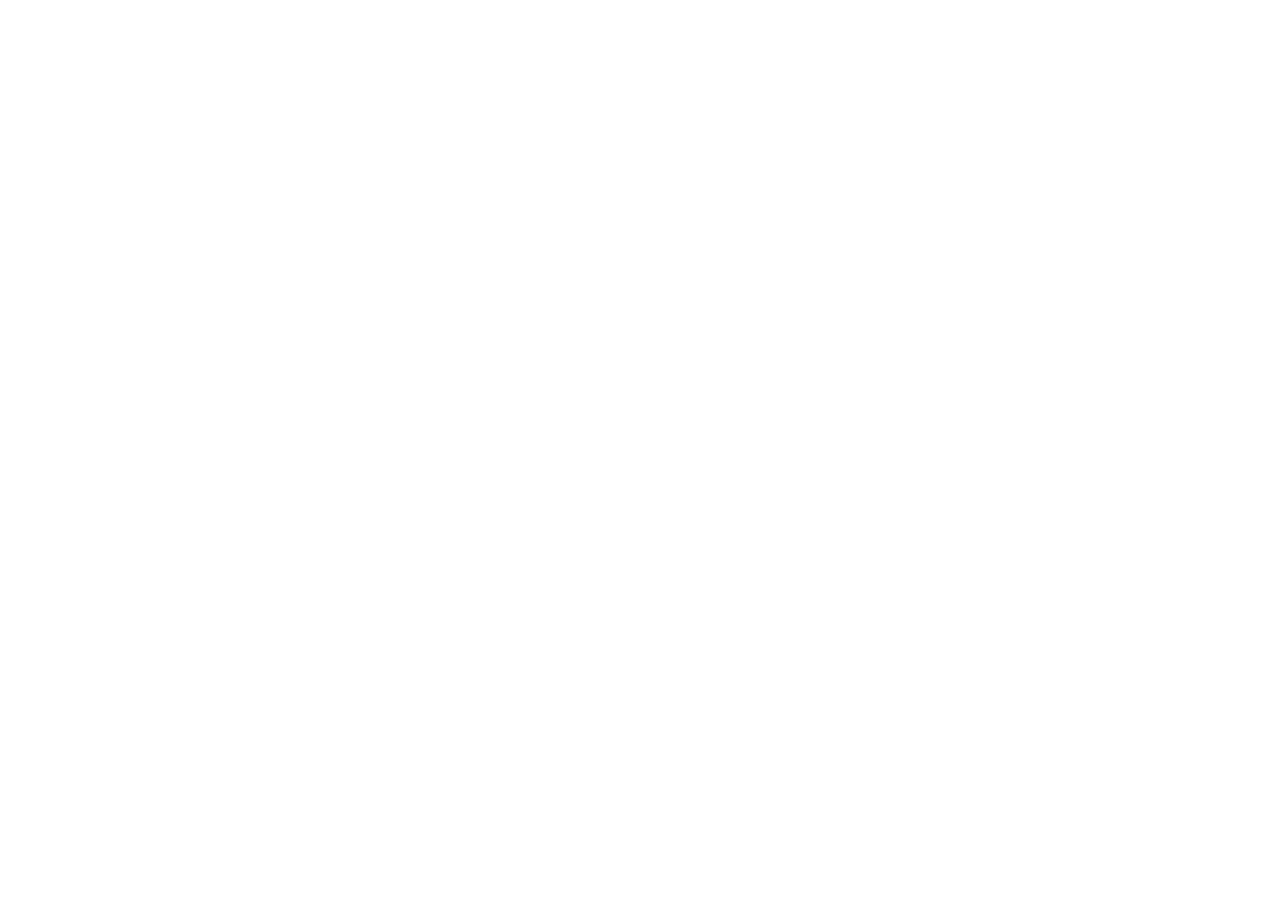
==== designGrafico.html @ 50416bfa "Iniciando o site Agora que estamos fazendo o inicial do site" ====
<!DOCTYPE html>
<html lang="pt-BR">
<head>
    <meta charset="UTF-8">
    <meta name="viewport" content="width=device-width, initial-scale=1.0">
    <title>Design Grafico</title>
</head>
<body>
    
</body>
</html>
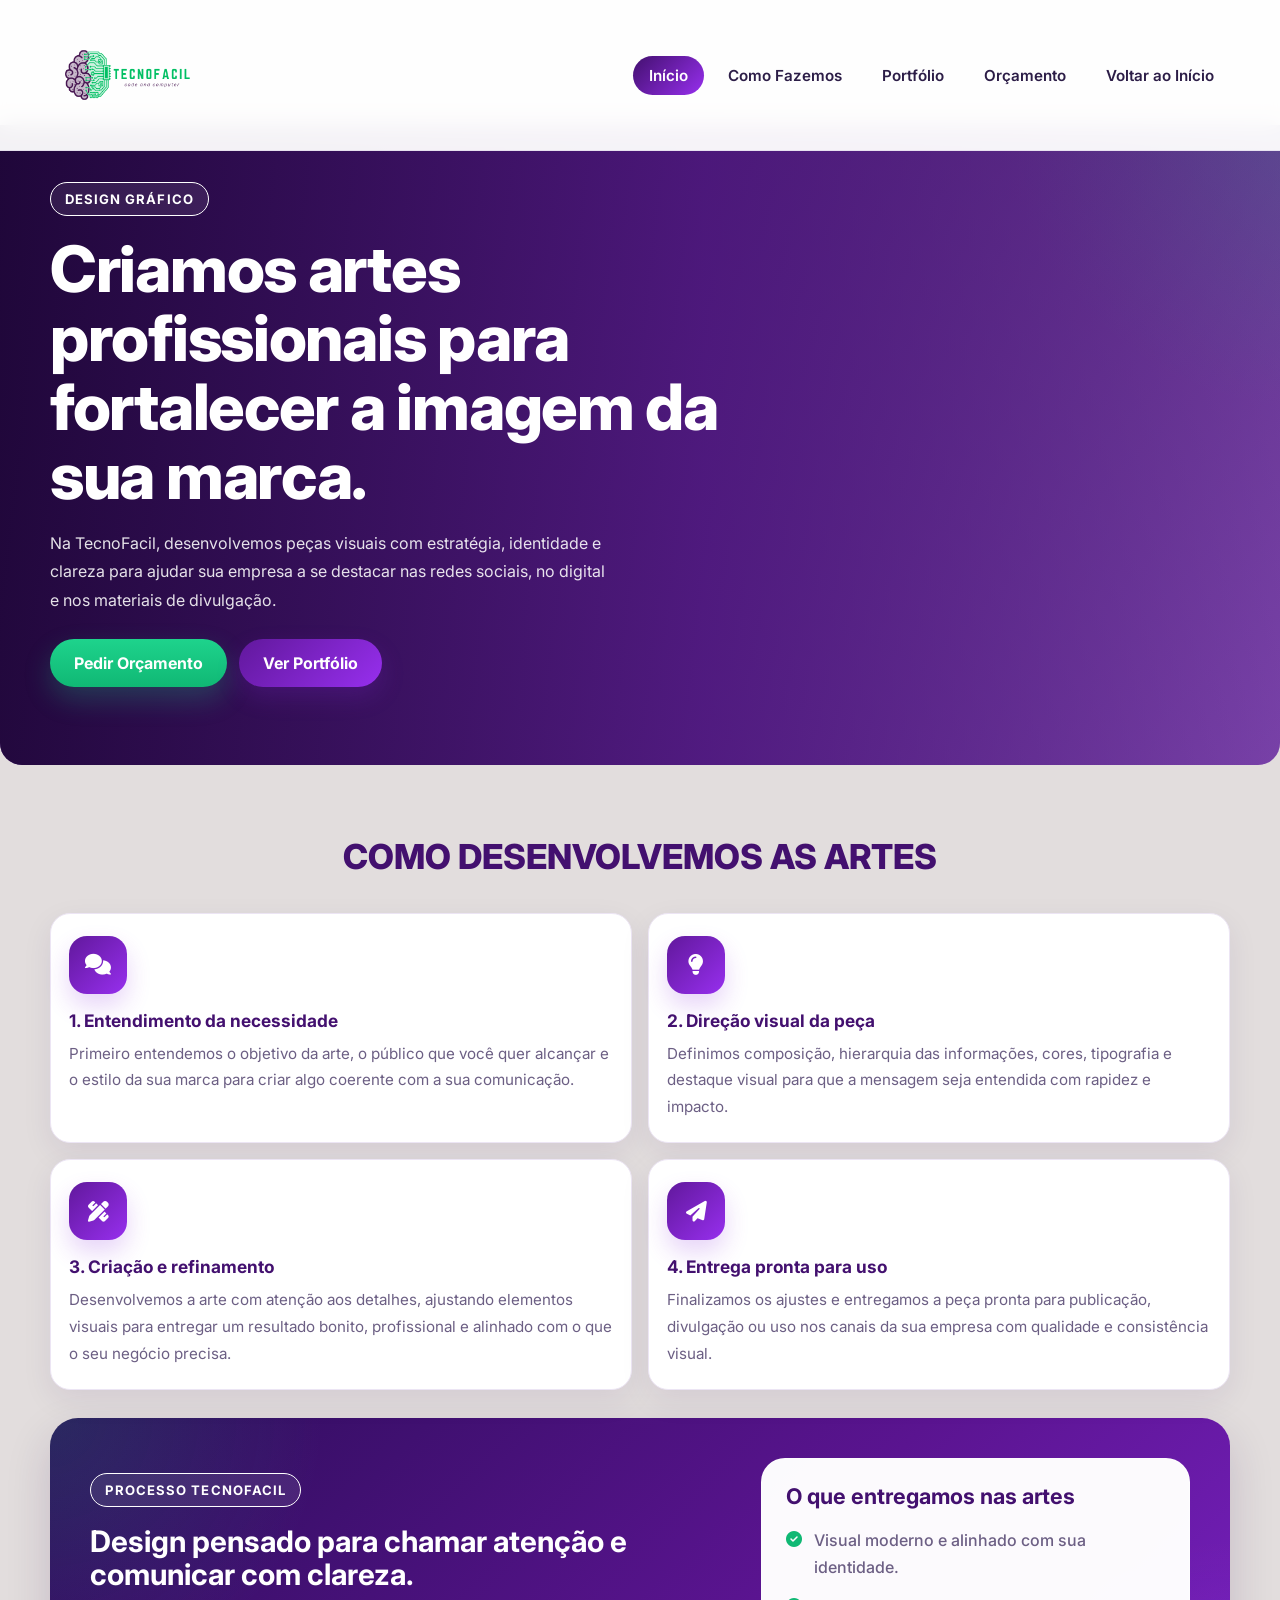
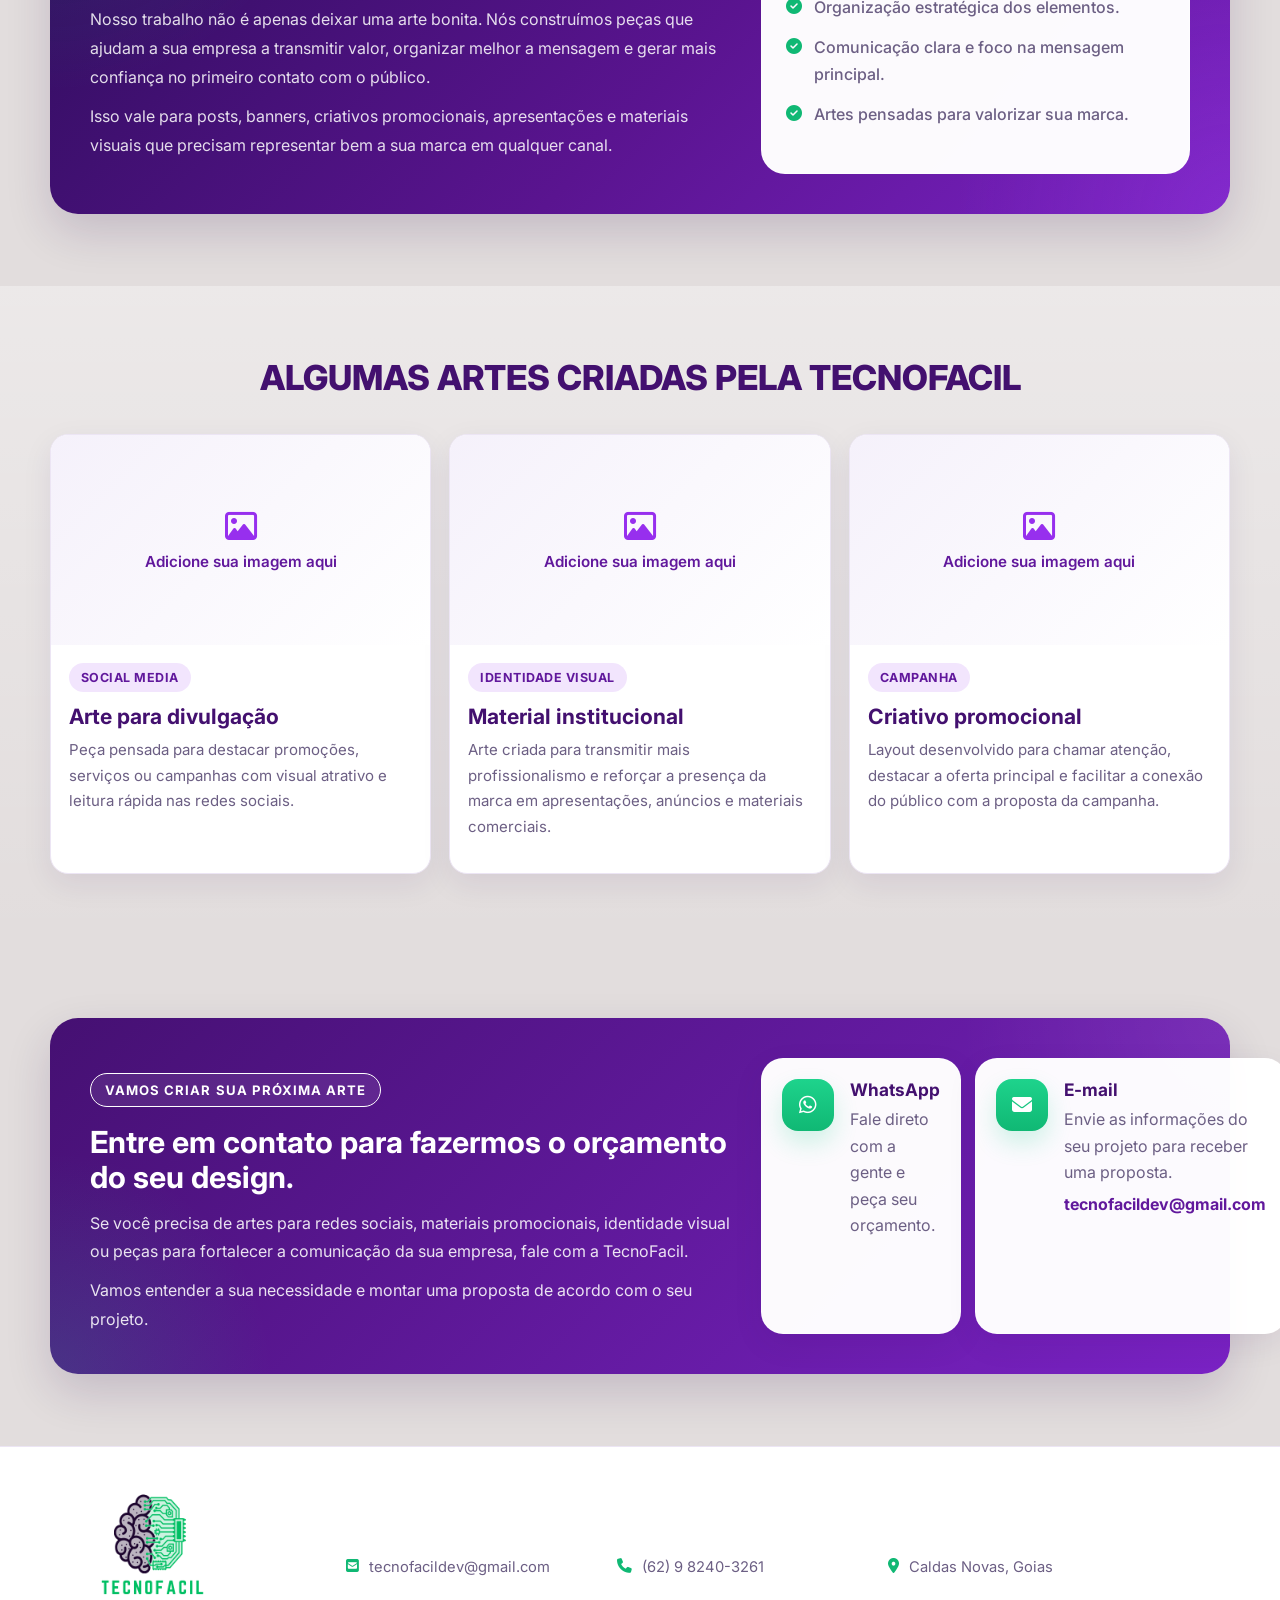
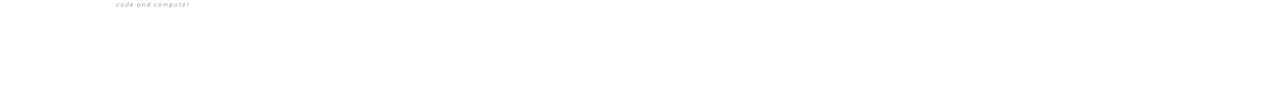
==== commit 8b873868: "Correções" ====
--- a/designGrafico.html
+++ b/designGrafico.html
@@ -1,11 +1,276 @@
 <!DOCTYPE html>
 <html lang="pt-BR">
+
 <head>
     <meta charset="UTF-8">
     <meta name="viewport" content="width=device-width, initial-scale=1.0">
-    <title>Design Grafico</title>
+    <title>Design Gráfico - TecnoFacil</title>
+    <meta name="description"
+        content="Conheça o serviço de design gráfico da TecnoFacil, entenda como criamos as artes e solicite um orçamento.">
+    <link rel="preconnect" href="https://fonts.googleapis.com">
+    <link rel="preconnect" href="https://fonts.gstatic.com" crossorigin>
+    <link href="https://fonts.googleapis.com/css2?family=Inter:wght@400;500;600;700;800&display=swap" rel="stylesheet">
+    <link rel="stylesheet" href="https://cdnjs.cloudflare.com/ajax/libs/font-awesome/6.5.2/css/all.min.css">
+    <link rel="stylesheet" href="styles.css">
+    <link rel="shortcut icon" href="favicon-16x16.png" type="image/x-icon">
 </head>
+
 <body>
-    
+    <header class="header">
+        <div class="container nav-wrapper">
+            <a href="index.html" class="logo" aria-label="TecnoFacil início">
+                <img src="img/LOGO-cerebro-roxo.png" alt="Logo TecnoFacil">
+            </a>
+
+            <button class="menu-toggle" id="menuToggle" aria-label="Abrir menu" aria-expanded="false"
+                aria-controls="navMenu">
+                <span></span>
+                <span></span>
+                <span></span>
+            </button>
+
+            <nav class="nav-menu" id="navMenu">
+                <a href="#inicio" class="nav-link active">Início</a>
+                <a href="#processo" class="nav-link">Como Fazemos</a>
+                <a href="#portfolio" class="nav-link">Portfólio</a>
+                <a href="#contato" class="nav-link">Orçamento</a>
+                <a href="index.html" class="nav-link">Voltar ao Início</a>
+            </nav>
+        </div>
+    </header>
+
+    <main>
+        <section class="website-hero design-hero" id="inicio">
+            <div class="website-hero-media design-hero-media" aria-hidden="true"></div>
+            <div class="website-hero-overlay"></div>
+            <div class="container website-hero-content">
+                <div class="website-hero-copy">
+                    <span class="about-eyebrow">DESIGN GRÁFICO</span>
+                    <h1>Criamos artes profissionais para fortalecer a imagem da sua marca.</h1>
+                    <p>
+                        Na TecnoFacil, desenvolvemos peças visuais com estratégia, identidade e clareza para ajudar sua
+                        empresa a se destacar nas redes sociais, no digital e nos materiais de divulgação.
+                    </p>
+                    <div class="website-hero-actions">
+                        <a href="#contato" class="btn btn-green">Pedir Orçamento</a>
+                        <a href="#portfolio" class="btn btn-purple">Ver Portfólio</a>
+                    </div>
+                </div>
+            </div>
+        </section>
+
+        <section class="section" id="processo">
+            <div class="container">
+                <h2 class="section-title">COMO DESENVOLVEMOS AS ARTES</h2>
+
+                <div class="website-process-grid">
+                    <article class="website-process-card">
+                        <div class="website-process-icon">
+                            <i class="fa-solid fa-comments"></i>
+                        </div>
+                        <h3>1. Entendimento da necessidade</h3>
+                        <p>
+                            Primeiro entendemos o objetivo da arte, o público que você quer alcançar e o estilo da sua
+                            marca para criar algo coerente com a sua comunicação.
+                        </p>
+                    </article>
+
+                    <article class="website-process-card">
+                        <div class="website-process-icon">
+                            <i class="fa-solid fa-lightbulb"></i>
+                        </div>
+                        <h3>2. Direção visual da peça</h3>
+                        <p>
+                            Definimos composição, hierarquia das informações, cores, tipografia e destaque visual para
+                            que a mensagem seja entendida com rapidez e impacto.
+                        </p>
+                    </article>
+
+                    <article class="website-process-card">
+                        <div class="website-process-icon">
+                            <i class="fa-solid fa-pen-ruler"></i>
+                        </div>
+                        <h3>3. Criação e refinamento</h3>
+                        <p>
+                            Desenvolvemos a arte com atenção aos detalhes, ajustando elementos visuais para entregar um
+                            resultado bonito, profissional e alinhado com o que o seu negócio precisa.
+                        </p>
+                    </article>
+
+                    <article class="website-process-card">
+                        <div class="website-process-icon">
+                            <i class="fa-solid fa-paper-plane"></i>
+                        </div>
+                        <h3>4. Entrega pronta para uso</h3>
+                        <p>
+                            Finalizamos os ajustes e entregamos a peça pronta para publicação, divulgação ou uso nos
+                            canais da sua empresa com qualidade e consistência visual.
+                        </p>
+                    </article>
+                </div>
+
+                <div class="website-explain-shell">
+                    <div class="website-explain-copy">
+                        <span class="about-eyebrow">PROCESSO TECNOFACIL</span>
+                        <h2>Design pensado para chamar atenção e comunicar com clareza.</h2>
+                        <p>
+                            Nosso trabalho não é apenas deixar uma arte bonita. Nós construímos peças que ajudam a sua
+                            empresa a transmitir valor, organizar melhor a mensagem e gerar mais confiança no primeiro
+                            contato com o público.
+                        </p>
+                        <p>
+                            Isso vale para posts, banners, criativos promocionais, apresentações e materiais visuais que
+                            precisam representar bem a sua marca em qualquer canal.
+                        </p>
+                    </div>
+
+                    <aside class="website-explain-points">
+                        <h3>O que entregamos nas artes</h3>
+                        <ul class="about-list">
+                            <li>
+                                <i class="fa-solid fa-circle-check"></i>
+                                Visual moderno e alinhado com sua identidade.
+                            </li>
+                            <li>
+                                <i class="fa-solid fa-circle-check"></i>
+                                Organização estratégica dos elementos.
+                            </li>
+                            <li>
+                                <i class="fa-solid fa-circle-check"></i>
+                                Comunicação clara e foco na mensagem principal.
+                            </li>
+                            <li>
+                                <i class="fa-solid fa-circle-check"></i>
+                                Artes pensadas para valorizar sua marca.
+                            </li>
+                        </ul>
+                    </aside>
+                </div>
+            </div>
+        </section>
+
+        <section class="section projects website-projects" id="portfolio">
+            <div class="container">
+                <h2 class="section-title">ALGUMAS ARTES CRIADAS PELA TECNOFACIL</h2>
+
+                <div class="projects-grid">
+                    <article class="project-card website-project-card">
+                        <div class="project-image design-placeholder-image">
+                            <div class="design-placeholder-content">
+                                <i class="fa-regular fa-image"></i>
+                                <span>Adicione sua imagem aqui</span>
+                            </div>
+                        </div>
+                        <div class="project-content">
+                            <span class="website-project-tag">Social Media</span>
+                            <h3>Arte para divulgação</h3>
+                            <p>
+                                Peça pensada para destacar promoções, serviços ou campanhas com visual atrativo e
+                                leitura rápida nas redes sociais.
+                            </p>
+                        </div>
+                    </article>
+
+                    <article class="project-card website-project-card">
+                        <div class="project-image design-placeholder-image">
+                            <div class="design-placeholder-content">
+                                <i class="fa-regular fa-image"></i>
+                                <span>Adicione sua imagem aqui</span>
+                            </div>
+                        </div>
+                        <div class="project-content">
+                            <span class="website-project-tag">Identidade Visual</span>
+                            <h3>Material institucional</h3>
+                            <p>
+                                Arte criada para transmitir mais profissionalismo e reforçar a presença da marca em
+                                apresentações, anúncios e materiais comerciais.
+                            </p>
+                        </div>
+                    </article>
+
+                    <article class="project-card website-project-card">
+                        <div class="project-image design-placeholder-image">
+                            <div class="design-placeholder-content">
+                                <i class="fa-regular fa-image"></i>
+                                <span>Adicione sua imagem aqui</span>
+                            </div>
+                        </div>
+                        <div class="project-content">
+                            <span class="website-project-tag">Campanha</span>
+                            <h3>Criativo promocional</h3>
+                            <p>
+                                Layout desenvolvido para chamar atenção, destacar a oferta principal e facilitar a
+                                conexão do público com a proposta da campanha.
+                            </p>
+                        </div>
+                    </article>
+                </div>
+            </div>
+        </section>
+
+        <section class="section website-contact-section" id="contato">
+            <div class="container">
+                <div class="website-contact-shell">
+                    <div class="website-contact-copy">
+                        <span class="about-eyebrow">VAMOS CRIAR SUA PRÓXIMA ARTE</span>
+                        <h2>Entre em contato para fazermos o orçamento do seu design.</h2>
+                        <p>
+                            Se você precisa de artes para redes sociais, materiais promocionais, identidade visual ou
+                            peças para fortalecer a comunicação da sua empresa, fale com a TecnoFacil.
+                        </p>
+                        <p>
+                            Vamos entender a sua necessidade e montar uma proposta de acordo com o seu projeto.
+                        </p>
+                    </div>
+
+                    <div class="website-contact-cards">
+                        <a href="https://wa.me/5562982403261" class="website-contact-card">
+                            <i class="fa-brands fa-whatsapp"></i>
+                            <div>
+                                <h3>WhatsApp</h3>
+                                <p>Fale direto com a gente e peça seu orçamento.</p>
+                            </div>
+                        </a>
+
+                        <a href="mailto:tecnofacildev@gmail.com" class="website-contact-card">
+                            <i class="fa-solid fa-envelope"></i>
+                            <div>
+                                <h3>E-mail</h3>
+                                <p>Envie as informações do seu projeto para receber uma proposta.</p>
+                                <span>tecnofacildev@gmail.com</span>
+                            </div>
+                        </a>
+                    </div>
+                </div>
+            </div>
+        </section>
+    </main>
+
+    <footer class="footer">
+        <div class="container footer-grid">
+            <div class="footer-brand">
+                <a href="https://www.instagram.com/tecnofacildev/?hl=pt-br"><img src="img/TECNOFACIL.png"
+                        alt="Logo TecnoFacil"></a>
+            </div>
+
+            <a href="mailto:contato@tecnofacil.com" class="footer-item">
+                <i class="fa-solid fa-square-envelope"></i>
+                tecnofacildev@gmail.com
+            </a>
+
+            <a href="https://wa.me/5562982403261" class="footer-item">
+                <i class="fa-solid fa-phone"></i>
+                (62) 9 8240-3261
+            </a>
+
+            <div class="footer-item">
+                <i class="fa-solid fa-location-dot"></i>
+                Caldas Novas, Goias
+            </div>
+        </div>
+    </footer>
+
+    <script src="script.js" defer></script>
 </body>
-</html>+
+</html>
--- a/styles.css
+++ b/styles.css
@@ -0,0 +1,1350 @@
+:root {
+  --bg-main: #e2dddd;
+  --white: #ffffff;
+  --text: #2c1d47;
+  --text-soft: #6c5f84;
+  --border: #ece5f4;
+
+  --purple-900: #2c0d59;
+  --purple-800: #43106f;
+  --purple-700: #61189c;
+  --purple-600: #7a22c4;
+  --purple-500: #972fee;
+  --purple-400: #b555ff;
+
+  --green-500: #1ed38c;
+  --green-600: #10b874;
+
+  --shadow-soft: 0 10px 30px rgba(48, 19, 83, 0.08);
+  --shadow-strong: 0 18px 45px rgba(41, 12, 75, 0.16);
+  --radius-lg: 22px;
+  --radius-md: 16px;
+  --radius-sm: 12px;
+
+  --container: 1180px;
+  --header-height: 78px;
+}
+
+* {
+  margin: 0;
+  padding: 0;
+  box-sizing: border-box;
+}
+
+html {
+  scroll-behavior: smooth;
+}
+
+body {
+  font-family: "Inter", sans-serif;
+  background: var(--bg-main);
+  color: var(--text);
+}
+
+img {
+  max-width: 100%;
+  display: block;
+}
+
+a {
+  text-decoration: none;
+  color: inherit;
+}
+
+button,
+input,
+textarea {
+  font: inherit;
+}
+
+button {
+  background: none;
+  border: none;
+  cursor: pointer;
+}
+
+.container {
+  width: min(calc(100% - 32px), var(--container));
+  margin: 0 auto;
+}
+
+/* HEADER */
+.header {
+  position: sticky;
+  margin-bottom: -26px;
+  top: 0;
+  z-index: 1000;
+  background: rgba(255, 255, 255, 0.95);
+  backdrop-filter: blur(10px);
+  border-bottom: 1px solid rgba(110, 73, 168, 0.1);
+}
+
+.nav-wrapper {
+  min-height: var(--header-height);
+  display: flex;
+  align-items: center;
+  justify-content: space-between;
+  gap: 12px;
+}
+
+.logo img {
+  width: 150px;
+  object-fit: contain;
+}
+
+.menu-toggle {
+  width: 46px;
+  height: 46px;
+  border-radius: 14px;
+  border: 1px solid var(--border);
+  display: flex;
+  flex-direction: column;
+  justify-content: center;
+  gap: 5px;
+  padding: 10px;
+}
+
+.menu-toggle span {
+  width: 100%;
+  height: 2px;
+  border-radius: 999px;
+  background: var(--purple-800);
+  transition: 0.3s ease;
+}
+
+.menu-toggle.active span:nth-child(1) {
+  transform: translateY(7px) rotate(45deg);
+}
+
+.menu-toggle.active span:nth-child(2) {
+  opacity: 0;
+}
+
+.menu-toggle.active span:nth-child(3) {
+  transform: translateY(-7px) rotate(-45deg);
+}
+
+.nav-menu {
+  position: absolute;
+  top: calc(var(--header-height) + 8px);
+  left: 16px;
+  right: 16px;
+  background: rgba(255, 255, 255, 0.98);
+  border: 1px solid var(--border);
+  border-radius: 18px;
+  box-shadow: var(--shadow-strong);
+  padding: 14px;
+  display: none;
+  flex-direction: column;
+  gap: 8px;
+}
+
+.nav-menu.open {
+  display: flex;
+}
+
+.nav-link {
+  padding: 12px 14px;
+  border-radius: 999px;
+  font-weight: 600;
+  color: var(--text);
+  transition: 0.25s ease;
+}
+
+.nav-link.active,
+.nav-link:hover {
+  color: #fff;
+  background: linear-gradient(135deg, var(--purple-800), var(--purple-500));
+}
+
+/* HERO */
+.hero {
+  /* margin-top: -10px; */
+  padding-top: 8px;
+}
+
+.hero-slider {
+  position: relative;
+}
+
+.slides {
+  position: relative;
+  overflow: hidden;
+}
+
+.hero-slide {
+  min-height: 560px;
+  position: relative;
+  display: none;
+  border-radius: 0 0 22px 22px;
+  overflow: hidden;
+}
+
+.hero-slide.active {
+  display: block;
+  animation: fadeIn 0.45s ease;
+}
+
+@keyframes fadeIn {
+  from {
+    opacity: 0;
+    transform: scale(1.01);
+  }
+  to {
+    opacity: 1;
+    transform: scale(1);
+  }
+}
+
+.hero-bg {
+  position: absolute;
+  inset: 0;
+  background-position: center;
+  background-size: cover;
+  background-repeat: no-repeat;
+  transform: scale(1.04);
+}
+
+.hero-overlay {
+  position: absolute;
+  inset: 0;
+  background:
+    linear-gradient(90deg, rgba(26, 3, 50, 0.9) 0%, rgba(67, 14, 117, 0.65) 50%, rgba(49, 12, 92, 0.2) 100%),
+    linear-gradient(180deg, rgba(113, 36, 179, 0.15), rgba(6, 4, 15, 0.18));
+}
+
+.hero-content {
+  position: relative;
+  z-index: 2;
+  min-height: 560px;
+  display: flex;
+  align-items: center;
+}
+
+.hero-text {
+  width: 100%;
+  max-width: 620px;
+  color: #fff;
+  padding: 30px 0 76px;
+}
+
+.hero-text h1,
+.hero-title-alt {
+  font-size: 2rem;
+  line-height: 1.05;
+  font-weight: 800;
+  margin-bottom: 16px;
+  letter-spacing: -0.02em;
+}
+
+.hero-text p {
+  font-size: 0.98rem;
+  line-height: 1.75;
+  color: rgba(255, 255, 255, 0.92);
+  max-width: 520px;
+  margin-bottom: 26px;
+}
+
+.slider-arrow {
+  position: absolute;
+  top: 50%;
+  transform: translateY(-50%);
+  z-index: 4;
+  width: 42px;
+  height: 42px;
+  border-radius: 50%;
+  display: grid;
+  place-items: center;
+  color: #fff;
+  background: rgba(255, 255, 255, 0.12);
+  border: 1px solid rgba(255, 255, 255, 0.22);
+  backdrop-filter: blur(8px);
+  transition: 0.25s ease;
+}
+
+.slider-arrow:hover {
+  background: rgba(255, 255, 255, 0.2);
+}
+
+.slider-arrow-left {
+  left: 10px;
+}
+
+.slider-arrow-right {
+  right: 10px;
+}
+
+.slider-dots {
+  position: absolute;
+  left: 50%;
+  bottom: 18px;
+  transform: translateX(-50%);
+  z-index: 4;
+  display: flex;
+  align-items: center;
+  gap: 10px;
+}
+
+.dot {
+  margin-bottom: 15px;
+  width: 11px;
+  height: 11px;
+  border-radius: 50%;
+  background: rgba(255, 255, 255, 0.35);
+  transition: 0.25s ease;
+}
+
+.dot.active {
+  background: var(--purple-400);
+  transform: scale(1.12);
+}
+
+/* BUTTONS */
+.btn {
+  display: inline-flex;
+  align-items: center;
+  justify-content: center;
+  min-height: 48px;
+  padding: 12px 24px;
+  border-radius: 999px;
+  font-weight: 700;
+  transition: 0.25s ease;
+}
+
+.btn:hover {
+  transform: translateY(-2px);
+}
+
+.btn-green {
+  color: #fff;
+  background: linear-gradient(180deg, var(--green-500), var(--green-600));
+  box-shadow: 0 12px 28px rgba(30, 211, 140, 0.24);
+}
+
+.btn-purple {
+  color: #fff;
+  background: linear-gradient(135deg, var(--purple-700), var(--purple-500));
+  box-shadow: 0 10px 24px rgba(135, 41, 220, 0.2);
+}
+
+.btn-small {
+  min-height: 40px;
+  padding: 10px 18px;
+  font-size: 0.9rem;
+}
+
+/* GENERAL SECTION */
+.section {
+  padding: 50px 0;
+}
+
+.section-title {
+  text-align: center;
+  color: var(--purple-800);
+  font-size: 1.65rem;
+  line-height: 1.15;
+  font-weight: 800;
+  margin-bottom: 28px;
+  text-transform: uppercase;
+}
+
+/* SERVICES */
+.services-grid {
+  display: grid;
+  grid-template-columns: 1fr;
+  gap: 16px;
+}
+
+.service-card {
+  position: relative;
+  overflow: hidden;
+  display: flex;
+  gap: 16px;
+  align-items: flex-start;
+  padding: 20px;
+  border-radius: var(--radius-lg);
+  color: #fff;
+  background:
+    radial-gradient(circle at top right, rgba(255, 255, 255, 0.15), transparent 28%),
+    radial-gradient(circle at bottom left, rgba(33, 211, 139, 0.15), transparent 18%),
+    linear-gradient(135deg, #52108b 0%, #7e23cb 100%);
+  box-shadow: var(--shadow-strong);
+}
+
+.service-card::after {
+  content: "";
+  position: absolute;
+  inset: auto -20px -20px auto;
+  width: 110px;
+  height: 110px;
+  border-radius: 50%;
+  background: rgba(255, 255, 255, 0.05);
+}
+
+.service-icon {
+  min-width: 58px;
+  width: 58px;
+  height: 58px;
+  border-radius: 16px;
+  background: rgba(255, 255, 255, 0.12);
+  border: 1px solid rgba(255, 255, 255, 0.12);
+  display: grid;
+  place-items: center;
+  font-size: 1.4rem;
+}
+
+.service-content {
+  position: relative;
+  z-index: 2;
+}
+
+.service-content h3 {
+  font-size: 1.08rem;
+  margin-bottom: 8px;
+}
+
+.service-content p {
+  color: rgba(255, 255, 255, 0.88);
+  font-size: 0.93rem;
+  line-height: 1.7;
+  margin-bottom: 14px;
+}
+
+/* TESTIMONIALS */
+.testimonials-grid {
+  display: grid;
+  grid-template-columns: 1fr;
+  gap: 16px;
+}
+
+.testimonial-card {
+  background: var(--white);
+  border: 1px solid var(--border);
+  border-radius: 18px;
+  padding: 18px;
+  box-shadow: var(--shadow-soft);
+  transition: 0.25s ease;
+}
+
+.testimonial-card:hover,
+.project-card:hover {
+  transform: translateY(-4px);
+}
+
+.testimonial-top {
+  display: flex;
+  align-items: center;
+  gap: 14px;
+  margin-bottom: 14px;
+}
+
+.testimonial-top img {
+  width: 62px;
+  height: 62px;
+  border-radius: 50%;
+  object-fit: cover;
+  border: 3px solid rgba(150, 62, 239, 0.12);
+}
+
+.testimonial-top h3 {
+  color: var(--purple-800);
+  font-size: 1rem;
+  margin-bottom: 4px;
+}
+
+.stars {
+  color: #ffbf36;
+  letter-spacing: 2px;
+  font-size: 0.95rem;
+}
+
+.testimonial-card p {
+  color: var(--text-soft);
+  line-height: 1.7;
+  font-size: 0.94rem;
+  margin-bottom: 16px;
+}
+
+/* PROJECTS */
+.projects-grid {
+  display: grid;
+  grid-template-columns: 1fr;
+  gap: 18px;
+}
+
+.project-card {
+  background: var(--white);
+  border: 1px solid var(--border);
+  border-radius: 18px;
+  overflow: hidden;
+  box-shadow: var(--shadow-soft);
+  transition: 0.25s ease;
+}
+
+.project-image {
+  position: relative;
+  overflow: hidden;
+}
+
+.project-image img {
+  /* background-position: center; */
+  width: 100%;
+  height: 210px;
+  object-fit: cover;
+  transition: transform 0.35s ease;
+}
+
+.project-card:hover .project-image img {
+  transform: scale(1.04);
+}
+
+.project-content {
+  padding: 18px;
+}
+
+.project-content h3 {
+  color: var(--purple-800);
+  font-size: 1.32rem;
+  margin-bottom: 8px;
+}
+
+.project-content p {
+  color: var(--text-soft);
+  font-size: 0.94rem;
+  line-height: 1.7;
+  margin-bottom: 16px;
+}
+
+/* ABOUT */
+.about-me {
+  position: relative;
+}
+
+.about-shell {
+  display: grid;
+  gap: 22px;
+  padding: 24px;
+  border-radius: 30px;
+  overflow: hidden;
+  background:
+    radial-gradient(circle at top left, rgba(30, 211, 140, 0.18), transparent 24%),
+    radial-gradient(circle at bottom right, rgba(181, 85, 255, 0.18), transparent 22%),
+    linear-gradient(135deg, var(--purple-900) 0%, var(--purple-700) 55%, #7e23cb 100%);
+  box-shadow: var(--shadow-strong);
+}
+
+.about-copy {
+  color: #fff;
+}
+
+.about-eyebrow {
+  /* color: black; */
+  display: inline-flex;
+  align-items: center;
+  gap: 8px;
+  padding: 8px 14px;
+  margin-top: 15px;
+  margin-bottom: 18px;
+  border-radius: 999px;
+  border: 1px solid white;
+  background: rgba(255, 255, 255, 0.08);
+  font-size: 0.82rem;
+  font-weight: 700;
+  letter-spacing: 0.08em;
+}
+
+.about-copy h2 {
+  font-size: 2rem;
+  line-height: 1.1;
+  font-weight: 800;
+  margin-bottom: 16px;
+}
+
+.about-copy p {
+  color: rgba(255, 255, 255, 0.86);
+  font-size: 0.97rem;
+  line-height: 1.8;
+}
+
+.about-copy p + p {
+  margin-top: 12px;
+}
+
+.about-highlights {
+  display: grid;
+  gap: 14px;
+  margin-top: 24px;
+}
+
+.about-highlight {
+  display: flex;
+  align-items: flex-start;
+  gap: 14px;
+  padding: 16px;
+  border-radius: 18px;
+  background: rgba(255, 255, 255, 0.08);
+  border: 1px solid rgba(255, 255, 255, 0.08);
+}
+
+.about-highlight i {
+  width: 46px;
+  height: 46px;
+  flex-shrink: 0;
+  display: grid;
+  place-items: center;
+  border-radius: 14px;
+  color: #fff;
+  background: linear-gradient(180deg, var(--green-500), var(--green-600));
+  box-shadow: 0 12px 24px rgba(30, 211, 140, 0.2);
+}
+
+.about-highlight h3 {
+  font-size: 1.02rem;
+  margin-bottom: 6px;
+}
+
+.about-highlight p {
+  font-size: 0.92rem;
+  line-height: 1.7;
+  color: rgba(255, 255, 255, 0.8);
+}
+
+.about-card {
+  align-self: center;
+  padding: 24px;
+  border-radius: 26px;
+  background: rgba(255, 255, 255, 0.98);
+  border: 1px solid rgba(255, 255, 255, 0.4);
+  box-shadow: var(--shadow-soft);
+}
+
+.about-card-badge {
+  display: inline-flex;
+  padding: 8px 14px;
+  margin-bottom: 16px;
+  border-radius: 999px;
+  color: var(--purple-700);
+  background: rgba(151, 47, 238, 0.1);
+  font-size: 0.82rem;
+  font-weight: 700;
+}
+
+.about-card h3 {
+  color: var(--purple-800);
+  font-size: 1.5rem;
+  line-height: 1.2;
+  margin-bottom: 18px;
+}
+
+.about-list {
+  list-style: none;
+  display: grid;
+  gap: 14px;
+  margin-bottom: 22px;
+}
+
+.about-list li {
+  display: flex;
+  align-items: flex-start;
+  gap: 12px;
+  color: var(--text-soft);
+  line-height: 1.65;
+  font-weight: 500;
+}
+
+.about-list li i {
+  color: var(--green-600);
+  margin-top: 4px;
+}
+
+/* WEBSITE PAGE */
+.website-hero {
+  position: relative;
+  min-height: 560px;
+  display: flex;
+  align-items: center;
+  overflow: hidden;
+  border-radius: 0 0 22px 22px;
+}
+
+.website-hero-media {
+  position: absolute;
+  inset: 0;
+  /* background:
+    linear-gradient(135deg, rgba(34, 11, 68, 0.45), rgba(124, 40, 196, 0.18)),
+    url("img/Desenvolvimento-de-site.png") center/cover no-repeat; */
+  transform: scale(1.04);
+}
+
+.website-hero-overlay {
+  position: absolute;
+  inset: 0;
+  background:
+    linear-gradient(90deg, rgba(29, 4, 55, 0.92) 0%, rgba(72, 16, 121, 0.8) 55%, rgba(72, 16, 121, 0.28) 100%);
+}
+
+.website-hero-content {
+  position: relative;
+  z-index: 2;
+  min-height: 560px;
+  display: flex;
+  align-items: center;
+}
+
+.website-hero-copy {
+  max-width: 680px;
+  color: #fff;
+  padding: 36px 0 72px;
+}
+
+.website-hero-copy h1 {
+  font-size: 2.15rem;
+  line-height: 1.08;
+  font-weight: 800;
+  margin-bottom: 18px;
+  letter-spacing: -0.02em;
+}
+
+.website-hero-copy p {
+  max-width: 560px;
+  color: rgba(255, 255, 255, 0.88);
+  line-height: 1.8;
+  margin-bottom: 24px;
+}
+
+.website-hero-actions {
+  display: flex;
+  flex-wrap: wrap;
+  gap: 12px;
+}
+
+.website-process-grid {
+  display: grid;
+  grid-template-columns: 1fr;
+  gap: 16px;
+  margin-bottom: 28px;
+}
+
+.website-process-card {
+  background: var(--white);
+  border: 1px solid var(--border);
+  border-radius: 20px;
+  padding: 22px 18px;
+  box-shadow: var(--shadow-soft);
+}
+
+.website-process-icon {
+  width: 58px;
+  height: 58px;
+  display: grid;
+  place-items: center;
+  border-radius: 18px;
+  margin-bottom: 16px;
+  color: #fff;
+  font-size: 1.3rem;
+  background: linear-gradient(135deg, var(--purple-700), var(--purple-500));
+  box-shadow: 0 12px 24px rgba(135, 41, 220, 0.2);
+}
+
+.website-process-card h3 {
+  color: var(--purple-800);
+  font-size: 1.08rem;
+  margin-bottom: 10px;
+}
+
+.website-process-card p {
+  color: var(--text-soft);
+  line-height: 1.75;
+  font-size: 0.95rem;
+}
+
+.website-explain-shell {
+  display: grid;
+  gap: 20px;
+  padding: 24px;
+  border-radius: 28px;
+  background:
+    radial-gradient(circle at top left, rgba(30, 211, 140, 0.14), transparent 22%),
+    radial-gradient(circle at bottom right, rgba(181, 85, 255, 0.16), transparent 22%),
+    linear-gradient(135deg, #2c0d59 0%, #5a1490 56%, #7a22c4 100%);
+  box-shadow: var(--shadow-strong);
+}
+
+.website-explain-copy {
+  color: #fff;
+}
+
+.website-explain-copy h2 {
+  font-size: 1.85rem;
+  line-height: 1.12;
+  margin-bottom: 14px;
+}
+
+.website-explain-copy p {
+  color: rgba(255, 255, 255, 0.86);
+  line-height: 1.8;
+}
+
+.website-explain-copy p + p {
+  margin-top: 10px;
+}
+
+.website-explain-points {
+  padding: 24px;
+  border-radius: 24px;
+  background: rgba(255, 255, 255, 0.98);
+  border: 1px solid rgba(255, 255, 255, 0.4);
+}
+
+.website-explain-points h3 {
+  color: var(--purple-800);
+  font-size: 1.35rem;
+  margin-bottom: 18px;
+}
+
+.website-projects {
+  background: linear-gradient(180deg, rgba(255, 255, 255, 0.35), rgba(255, 255, 255, 0));
+}
+
+.website-project-card .project-image {
+  background: linear-gradient(135deg, #f5f1fb, #ffffff);
+}
+
+.website-project-card .project-image img {
+  object-fit: contain;
+  padding: 22px;
+}
+
+.website-project-tag {
+  display: inline-flex;
+  padding: 7px 12px;
+  margin-bottom: 12px;
+  border-radius: 999px;
+  background: rgba(151, 47, 238, 0.12);
+  color: var(--purple-700);
+  font-size: 0.78rem;
+  font-weight: 700;
+  letter-spacing: 0.04em;
+  text-transform: uppercase;
+}
+
+.website-contact-section {
+  padding-top: 20px;
+}
+
+.website-contact-shell {
+  display: grid;
+  gap: 22px;
+  padding: 24px;
+  border-radius: 28px;
+  background:
+    radial-gradient(circle at top right, rgba(255, 255, 255, 0.08), transparent 22%),
+    radial-gradient(circle at bottom left, rgba(30, 211, 140, 0.16), transparent 18%),
+    linear-gradient(135deg, #451072 0%, #7a22c4 100%);
+  box-shadow: var(--shadow-strong);
+}
+
+.website-contact-copy {
+  color: #fff;
+}
+
+.website-contact-copy h2 {
+  font-size: 1.9rem;
+  line-height: 1.14;
+  margin-bottom: 14px;
+}
+
+.website-contact-copy p {
+  color: rgba(255, 255, 255, 0.88);
+  line-height: 1.8;
+}
+
+.website-contact-copy p + p {
+  margin-top: 10px;
+}
+
+.website-contact-cards {
+  display: grid;
+  grid-template-columns: 1fr;
+  gap: 14px;
+}
+
+.website-contact-card {
+  display: flex;
+  align-items: flex-start;
+  gap: 16px;
+  padding: 20px;
+  border-radius: 22px;
+  background: rgba(255, 255, 255, 0.98);
+  color: var(--text);
+  border: 1px solid rgba(255, 255, 255, 0.4);
+  box-shadow: var(--shadow-soft);
+  transition: 0.25s ease;
+}
+
+.website-contact-card:hover {
+  transform: translateY(-4px);
+}
+
+.website-contact-card i {
+  width: 52px;
+  height: 52px;
+  flex-shrink: 0;
+  display: grid;
+  place-items: center;
+  border-radius: 16px;
+  color: #fff;
+  font-size: 1.25rem;
+  background: linear-gradient(180deg, var(--green-500), var(--green-600));
+  box-shadow: 0 12px 24px rgba(30, 211, 140, 0.2);
+}
+
+.website-contact-card h3 {
+  color: var(--purple-800);
+  font-size: 1.08rem;
+  margin-bottom: 6px;
+}
+
+.website-contact-card p {
+  color: var(--text-soft);
+  line-height: 1.65;
+  margin-bottom: 8px;
+}
+
+.website-contact-card span {
+  color: var(--purple-700);
+  font-weight: 700;
+}
+
+.design-hero .website-hero-media {
+  background:
+    radial-gradient(circle at top right, rgba(30, 211, 140, 0.18), transparent 20%),
+    radial-gradient(circle at bottom left, rgba(181, 85, 255, 0.18), transparent 24%),
+    linear-gradient(135deg, rgba(34, 11, 68, 0.88), rgba(107, 32, 175, 0.72));
+}
+
+.design-placeholder-image {
+  min-height: 210px;
+  display: grid;
+  place-items: center;
+  padding: 24px;
+  background:
+    linear-gradient(135deg, rgba(151, 47, 238, 0.08), rgba(30, 211, 140, 0.08)),
+    linear-gradient(180deg, #f7f3fb, #ffffff);
+}
+
+.design-placeholder-content {
+  display: grid;
+  gap: 10px;
+  justify-items: center;
+  text-align: center;
+  color: var(--purple-700);
+}
+
+.design-placeholder-content i {
+  font-size: 2rem;
+  color: var(--purple-500);
+}
+
+.design-placeholder-content span {
+  font-size: 0.95rem;
+  font-weight: 600;
+}
+
+.marketing-hero .website-hero-media {
+  background:
+    radial-gradient(circle at top right, rgba(30, 211, 140, 0.18), transparent 18%),
+    radial-gradient(circle at bottom left, rgba(181, 85, 255, 0.2), transparent 24%),
+    linear-gradient(135deg, rgba(25, 7, 52, 0.9), rgba(69, 16, 114, 0.76)),
+    url("img/Marketing-Digital.png") center/cover no-repeat;
+}
+
+.marketing-showcase-image {
+  min-height: 210px;
+  display: grid;
+  place-items: center;
+  padding: 24px;
+  background:
+    radial-gradient(circle at top right, rgba(30, 211, 140, 0.14), transparent 22%),
+    radial-gradient(circle at bottom left, rgba(151, 47, 238, 0.14), transparent 24%),
+    linear-gradient(180deg, #f6f2fb, #ffffff);
+}
+
+.marketing-showcase-content {
+  display: grid;
+  gap: 10px;
+  justify-items: center;
+  text-align: center;
+  color: var(--purple-700);
+}
+
+.marketing-showcase-content i {
+  width: 72px;
+  height: 72px;
+  display: grid;
+  place-items: center;
+  border-radius: 22px;
+  font-size: 1.7rem;
+  color: #fff;
+  background: linear-gradient(135deg, var(--purple-700), var(--purple-500));
+  box-shadow: 0 12px 24px rgba(135, 41, 220, 0.2);
+}
+
+.marketing-showcase-content span {
+  font-size: 0.98rem;
+  font-weight: 700;
+  letter-spacing: 0.04em;
+  text-transform: uppercase;
+}
+
+.marketing-showcase-image-featured img {
+  object-fit: contain;
+  padding: 22px;
+}
+
+.formatting-hero .website-hero-media {
+  background:
+    radial-gradient(circle at top right, rgba(30, 211, 140, 0.16), transparent 18%),
+    radial-gradient(circle at bottom left, rgba(181, 85, 255, 0.2), transparent 22%),
+    linear-gradient(135deg, rgba(26, 7, 54, 0.92), rgba(74, 20, 122, 0.78));
+}
+
+.formatting-showcase-image {
+  min-height: 210px;
+  display: grid;
+  place-items: center;
+  padding: 24px;
+  background:
+    radial-gradient(circle at top right, rgba(30, 211, 140, 0.14), transparent 22%),
+    radial-gradient(circle at bottom left, rgba(151, 47, 238, 0.16), transparent 24%),
+    linear-gradient(180deg, #f6f2fb, #ffffff);
+}
+
+.formatting-showcase-content {
+  display: grid;
+  gap: 10px;
+  justify-items: center;
+  text-align: center;
+  color: var(--purple-700);
+}
+
+.formatting-showcase-content i {
+  width: 72px;
+  height: 72px;
+  display: grid;
+  place-items: center;
+  border-radius: 22px;
+  font-size: 1.7rem;
+  color: #fff;
+  background: linear-gradient(135deg, var(--purple-700), var(--purple-500));
+  box-shadow: 0 12px 24px rgba(135, 41, 220, 0.2);
+}
+
+.formatting-showcase-content span {
+  font-size: 0.98rem;
+  font-weight: 700;
+  letter-spacing: 0.04em;
+  text-transform: uppercase;
+}
+
+@media (max-width: 767px) {
+  .about-me.section {
+    padding: 38px 0;
+  }
+
+  .about-shell {
+    gap: 18px;
+    padding: 20px 16px;
+    border-radius: 24px;
+  }
+
+  .about-eyebrow,
+  .about-card-badge {
+    font-size: 0.74rem;
+    letter-spacing: 0.05em;
+  }
+
+  .about-copy h2 {
+    font-size: 1.65rem;
+    line-height: 1.16;
+    max-width: 12ch;
+  }
+
+  .about-copy p,
+  .about-list li,
+  .about-highlight p {
+    font-size: 0.92rem;
+    line-height: 1.7;
+  }
+
+  .about-highlights {
+    gap: 12px;
+    margin-top: 20px;
+  }
+
+  .about-highlight {
+    gap: 12px;
+    padding: 14px;
+    border-radius: 16px;
+  }
+
+  .about-highlight i {
+    width: 40px;
+    height: 40px;
+    border-radius: 12px;
+    font-size: 0.95rem;
+  }
+
+  .about-card {
+    padding: 20px 16px;
+    border-radius: 22px;
+  }
+
+  .about-card h3 {
+    font-size: 1.28rem;
+    margin-bottom: 16px;
+  }
+
+  .about-list {
+    gap: 12px;
+    margin-bottom: 20px;
+  }
+
+  .about-card .btn {
+    width: 100%;
+  }
+
+  .website-hero,
+  .website-hero-content {
+    min-height: 500px;
+  }
+
+  .website-hero-copy {
+    padding: 28px 0 56px;
+  }
+
+  .website-hero-copy h1 {
+    font-size: 1.95rem;
+  }
+
+  .website-hero-actions .btn {
+    width: 100%;
+  }
+
+  .website-explain-shell,
+  .website-contact-shell {
+    padding: 20px 16px;
+    border-radius: 22px;
+  }
+
+  .website-explain-copy h2,
+  .website-contact-copy h2 {
+    font-size: 1.55rem;
+  }
+
+  .website-explain-points {
+    padding: 20px 16px;
+    border-radius: 20px;
+  }
+
+  .website-contact-card {
+    padding: 18px 16px;
+    border-radius: 18px;
+  }
+}
+
+/* FOOTER */
+.footer {
+  background: #fff;
+  border-top: 1px solid var(--border);
+}
+
+.footer-grid {
+  padding: 20px 0;
+  display: grid;
+  grid-template-columns: 1fr;
+  gap: 14px;
+  align-items: center;
+  text-align: center;
+}
+
+.footer-brand img {
+  width: 200px;
+  margin: 0 auto;
+}
+
+.footer-item {
+  display: inline-flex;
+  align-items: center;
+  justify-content: center;
+  gap: 10px;
+  color: var(--text-soft);
+  font-size: 0.92rem;
+}
+
+.footer-item i {
+  color: var(--green-600);
+}
+
+/* TABLET */
+@media (min-width: 768px) {
+  .hero-slide,
+  .hero-content {
+    min-height: 640px;
+  }
+
+  .hero-text h1,
+  .hero-title-alt {
+    font-size: 3rem;
+  }
+
+  .section {
+    padding: 72px 0;
+  }
+
+  .section-title {
+    font-size: 2.15rem;
+    margin-bottom: 36px;
+  }
+
+  .services-grid,
+  .projects-grid {
+    grid-template-columns: repeat(2, 1fr);
+  }
+
+  .testimonials-grid {
+    grid-template-columns: repeat(2, 1fr);
+  }
+
+  .about-shell {
+    padding: 34px;
+  }
+
+  .about-copy h2 {
+    font-size: 2.45rem;
+  }
+
+  .about-highlights {
+    grid-template-columns: repeat(2, 1fr);
+  }
+
+  .website-process-grid {
+    grid-template-columns: repeat(2, 1fr);
+  }
+
+  .website-explain-shell,
+  .website-contact-shell {
+    padding: 32px;
+  }
+
+  .website-contact-cards {
+    grid-template-columns: repeat(2, 1fr);
+  }
+
+  .footer-grid {
+    grid-template-columns: 1.2fr 1fr;
+    text-align: left;
+  }
+
+  .footer-brand img {
+    margin: 0;
+  }
+
+  .footer-item {
+    justify-content: flex-start;
+  }
+}
+
+/* DESKTOP */
+@media (min-width: 1024px) {
+  .menu-toggle {
+    display: none;
+  }
+
+  .nav-menu {
+    position: static;
+    display: flex;
+    flex-direction: row;
+    align-items: center;
+    gap: 8px;
+    padding: 0;
+    border: none;
+    box-shadow: none;
+    background: transparent;
+  }
+
+  .nav-link {
+    padding: 10px 16px;
+    font-size: 0.95rem;
+  }
+
+  .hero-slide,
+  .hero-content {
+    min-height: 720px;
+  }
+
+  .hero-text h1,
+  .hero-title-alt {
+    font-size: 4.15rem;
+  }
+
+  .website-hero,
+  .website-hero-content {
+    min-height: 640px;
+  }
+
+  .website-hero-copy h1 {
+    font-size: 4rem;
+  }
+
+  .hero-text p {
+    font-size: 1.05rem;
+  }
+
+  .slider-arrow-left {
+    left: 18px;
+  }
+
+  .slider-arrow-right {
+    right: 18px;
+  }
+
+  .services-grid {
+    grid-template-columns: repeat(2, 1fr);
+    gap: 22px;
+  }
+
+  .testimonials-grid {
+    grid-template-columns: repeat(3, 1fr);
+  }
+
+  .projects-grid {
+    grid-template-columns: repeat(3, 1fr);
+  }
+
+  .about-shell {
+    grid-template-columns: minmax(0, 1.35fr) minmax(320px, 0.85fr);
+    gap: 28px;
+    padding: 42px;
+  }
+
+  .about-copy {
+    padding-right: 20px;
+  }
+
+  .about-copy h2 {
+    font-size: 3rem;
+  }
+
+  .website-explain-shell,
+  .website-contact-shell {
+    grid-template-columns: minmax(0, 1.2fr) minmax(320px, 0.8fr);
+    gap: 28px;
+    padding: 40px;
+  }
+
+  .footer-grid {
+    grid-template-columns: 1.1fr 1fr 1fr 1.35fr;
+    gap: 18px;
+  }
+}
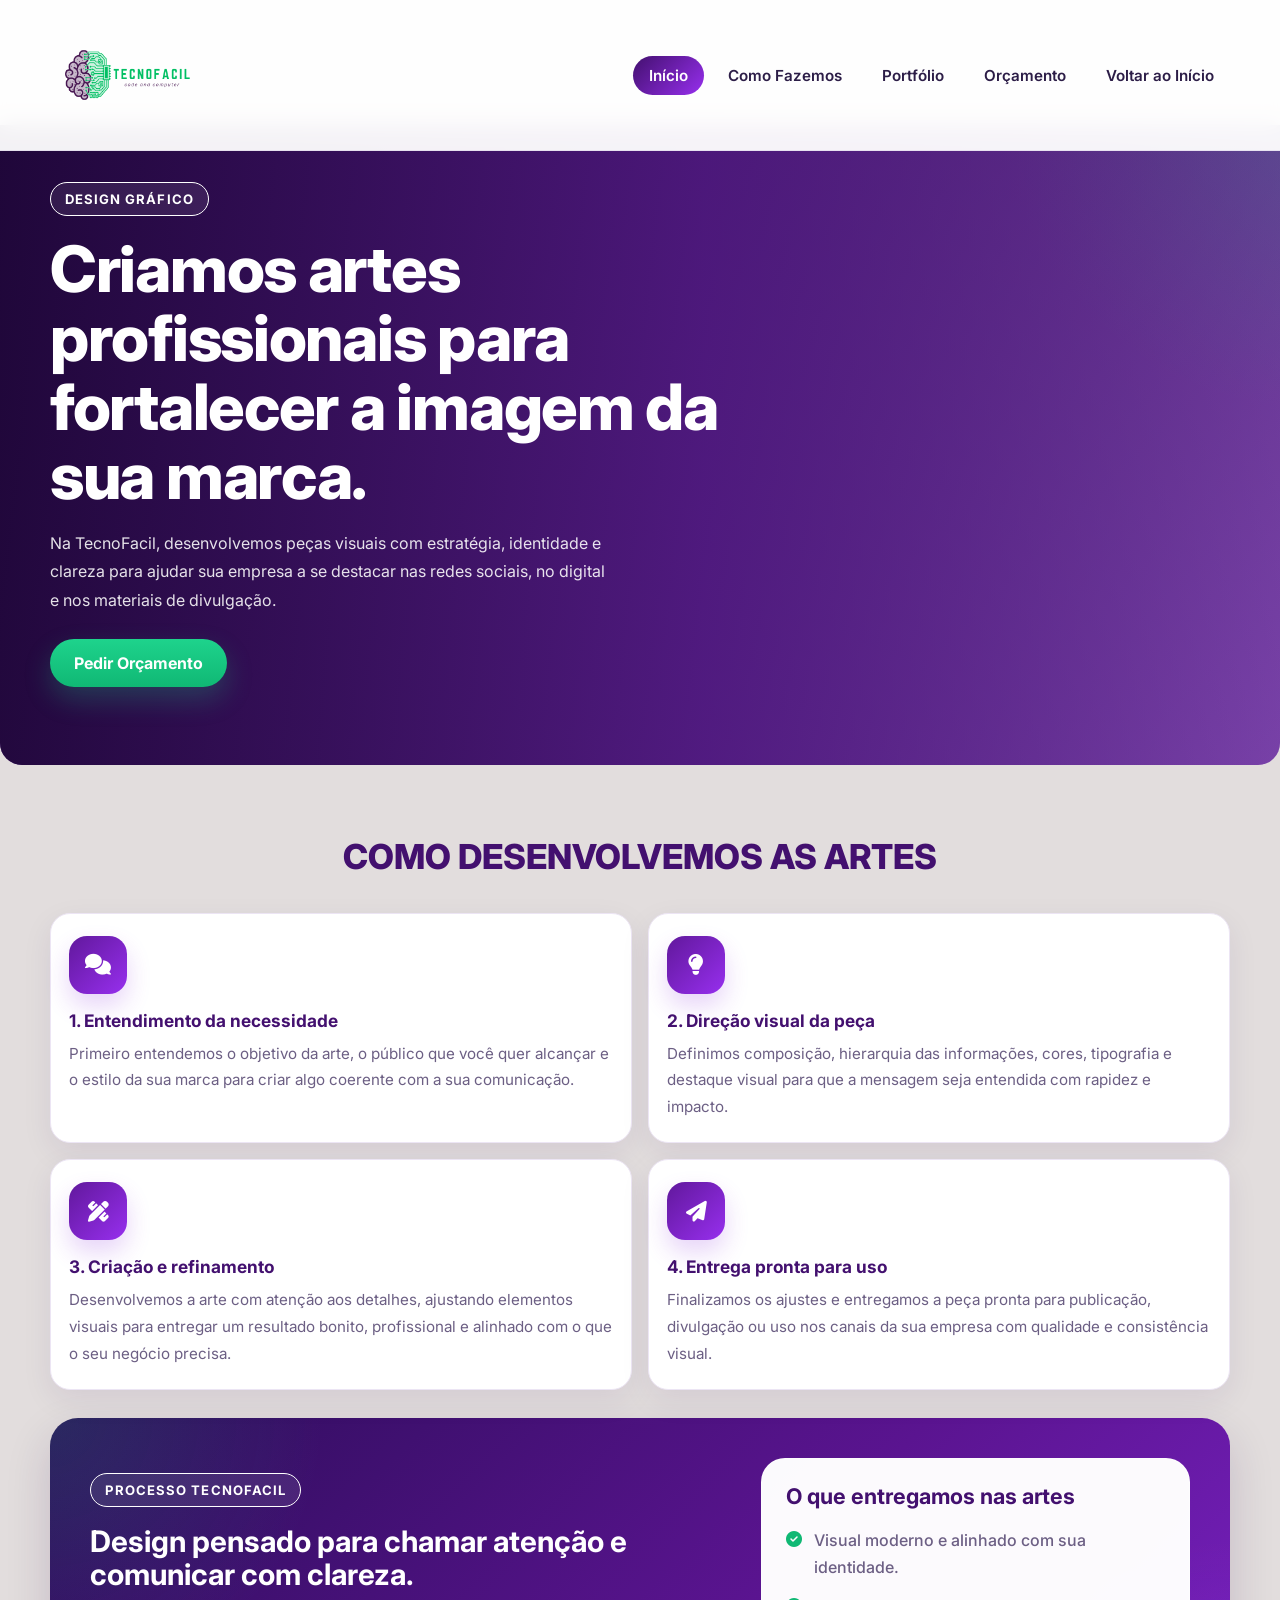
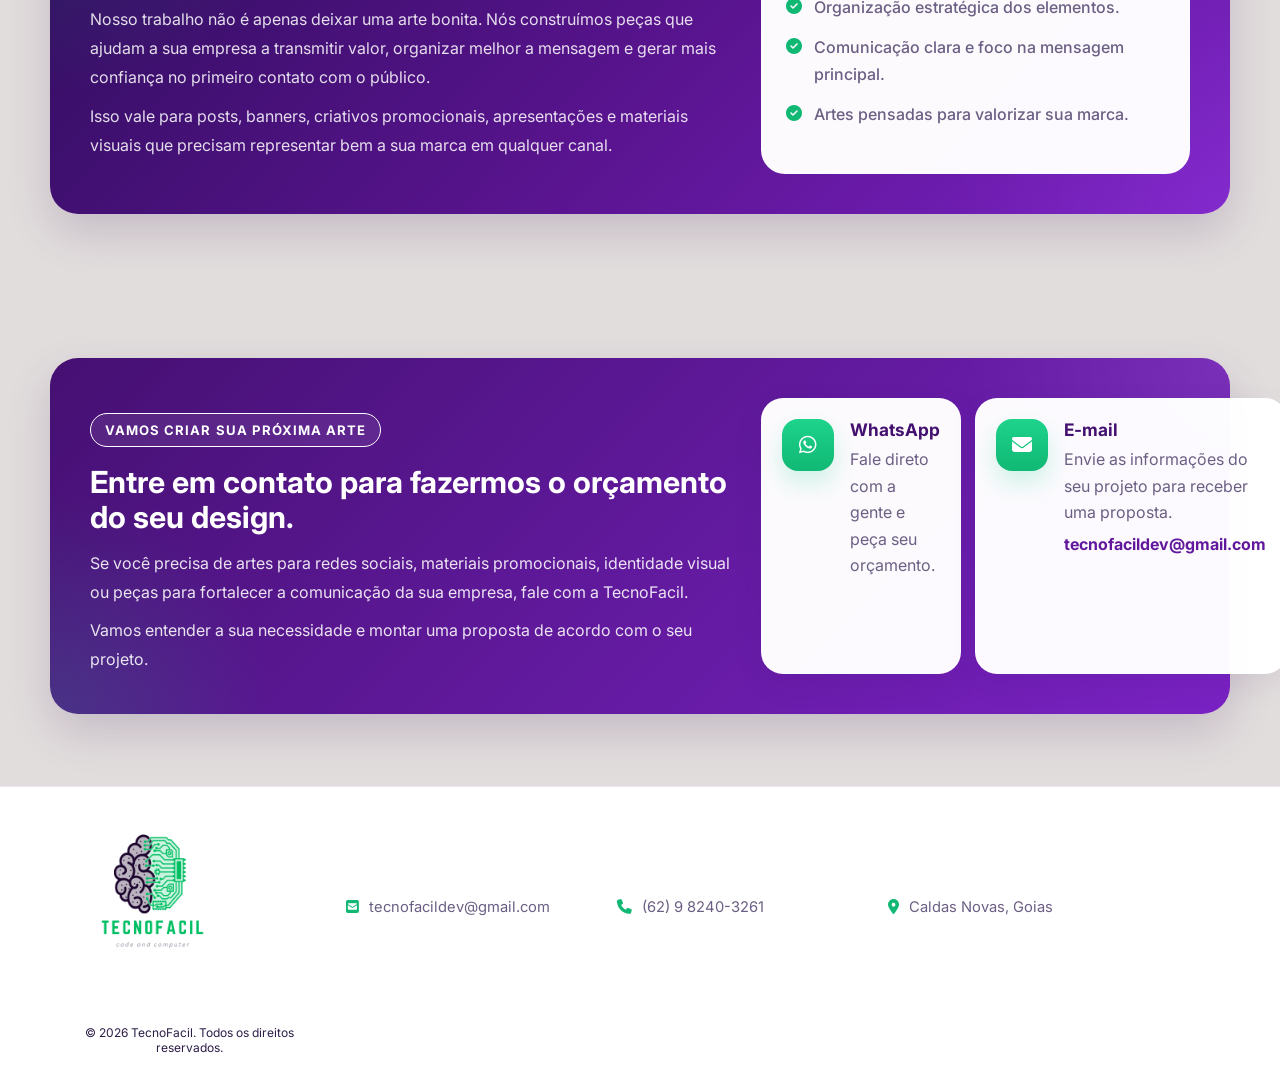
==== commit 4cd0e25e: "Finalização de algumas etapas Site quase 100% pronto, falta alguns pequenos detalhes mas, está fican" ====
--- a/designGrafico.html
+++ b/designGrafico.html
@@ -53,7 +53,7 @@
                     </p>
                     <div class="website-hero-actions">
                         <a href="#contato" class="btn btn-green">Pedir Orçamento</a>
-                        <a href="#portfolio" class="btn btn-purple">Ver Portfólio</a>
+                        <!-- <a href="#portfolio" class="btn btn-purple">Ver Portfólio</a> -->
                     </div>
                 </div>
             </div>
@@ -149,7 +149,7 @@
             </div>
         </section>
 
-        <section class="section projects website-projects" id="portfolio">
+        <!-- <section class="section projects website-projects" id="portfolio">
             <div class="container">
                 <h2 class="section-title">ALGUMAS ARTES CRIADAS PELA TECNOFACIL</h2>
 
@@ -206,7 +206,7 @@
                     </article>
                 </div>
             </div>
-        </section>
+        </section> -->
 
         <section class="section website-contact-section" id="contato">
             <div class="container">
@@ -224,7 +224,8 @@
                     </div>
 
                     <div class="website-contact-cards">
-                        <a href="https://wa.me/5562982403261" class="website-contact-card">
+                        <a href="https://wa.me/5562982403261?text=Olá%20queria%20fazer%20um%20orçamento%20para%20criação%20de%20artes%20para%20design%20gráfico.%0A%0APoderia%20me%20passar%20mais%20informações?"
+                            class="website-contact-card" target="_blank">
                             <i class="fa-brands fa-whatsapp"></i>
                             <div>
                                 <h3>WhatsApp</h3>
@@ -249,8 +250,8 @@
     <footer class="footer">
         <div class="container footer-grid">
             <div class="footer-brand">
-                <a href="https://www.instagram.com/tecnofacildev/?hl=pt-br"><img src="img/TECNOFACIL.png"
-                        alt="Logo TecnoFacil"></a>
+                <a href="https://www.instagram.com/tecnofacildev/?hl=pt-br" target="_blank"><img
+                        src="img/TECNOFACIL.png" alt="Logo TecnoFacil"></a>
             </div>
 
             <a href="mailto:contato@tecnofacil.com" class="footer-item">
@@ -267,10 +268,13 @@
                 <i class="fa-solid fa-location-dot"></i>
                 Caldas Novas, Goias
             </div>
+            <section class="direitos-da-tecnofacil">
+                © 2026 TecnoFacil. Todos os direitos reservados.
+            </section>
         </div>
     </footer>
 
     <script src="script.js" defer></script>
 </body>
 
-</html>
+</html>
--- a/styles.css
+++ b/styles.css
@@ -1186,6 +1186,12 @@
   color: var(--green-600);
 }
 
+.direitos-da-tecnofacil{
+  text-align: center;
+  padding-bottom: 15px;
+  font-size: 12px;
+}
+
 /* TABLET */
 @media (min-width: 768px) {
   .hero-slide,
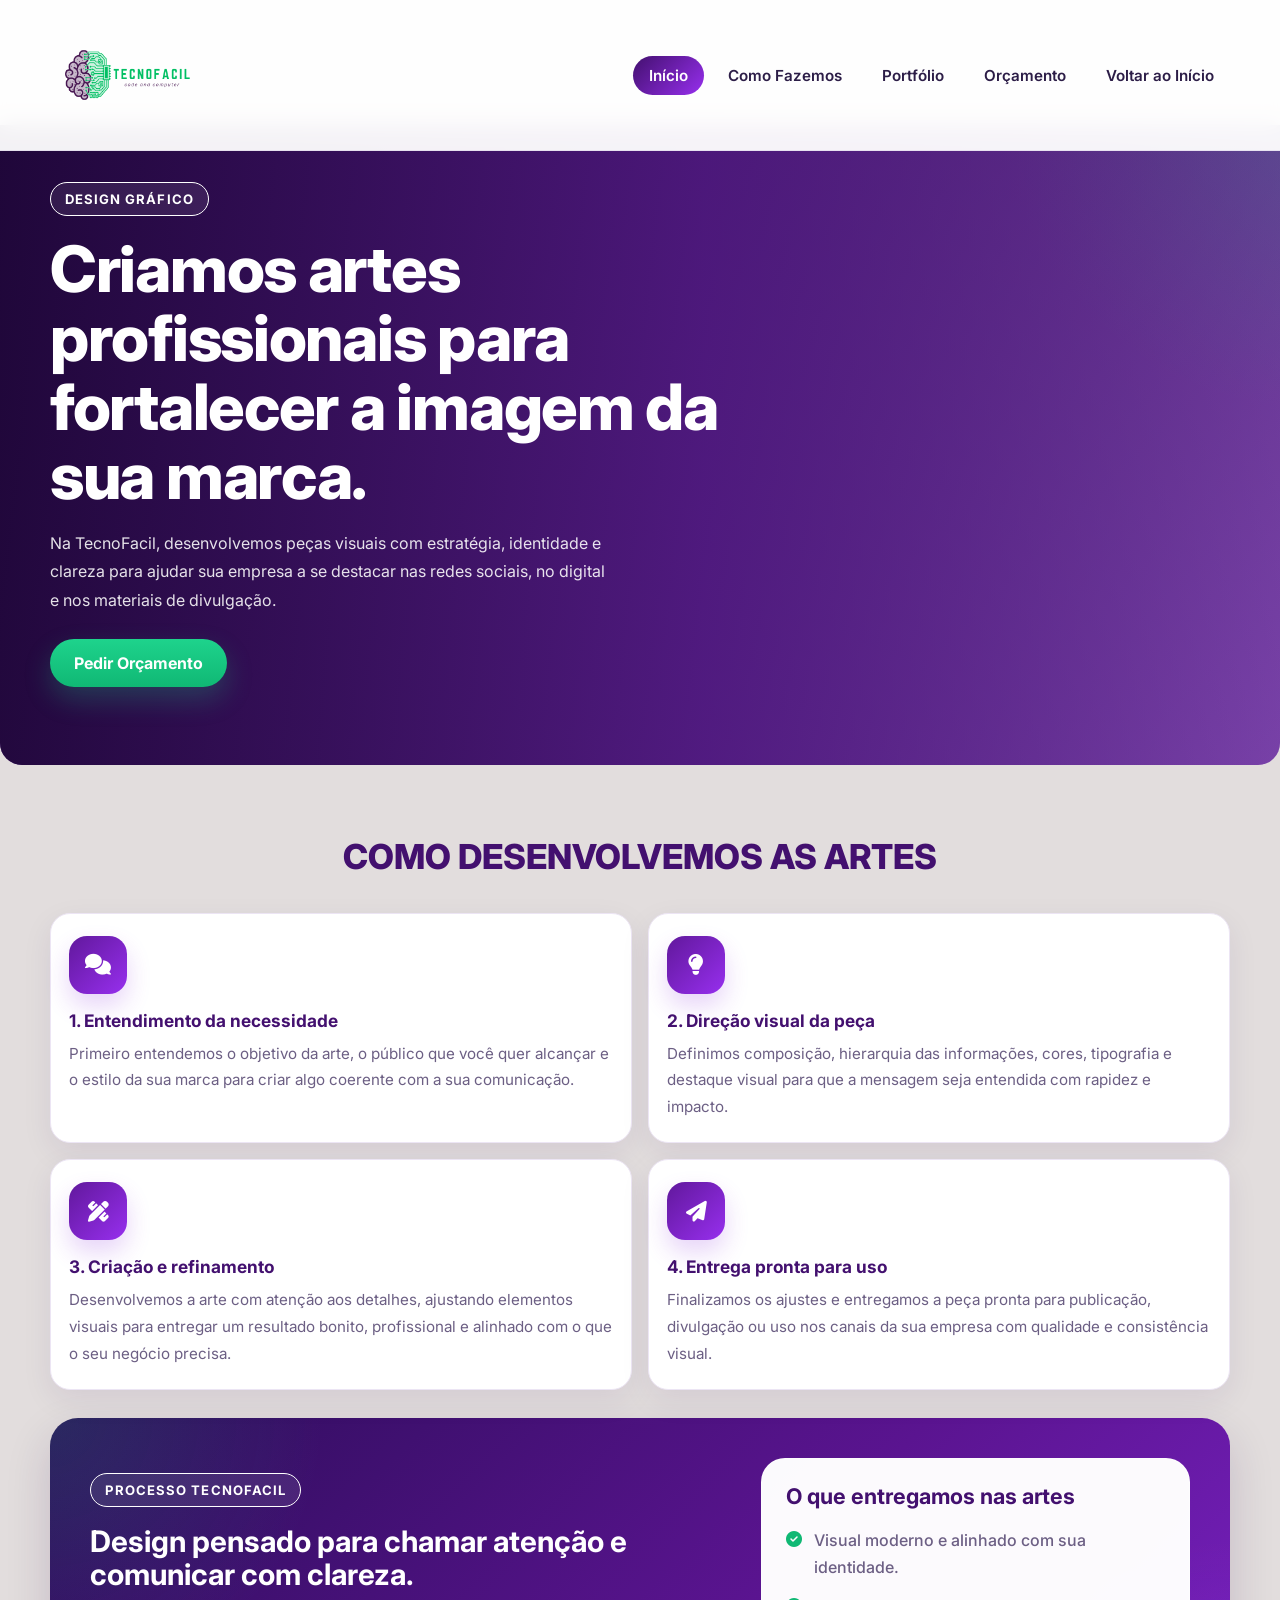
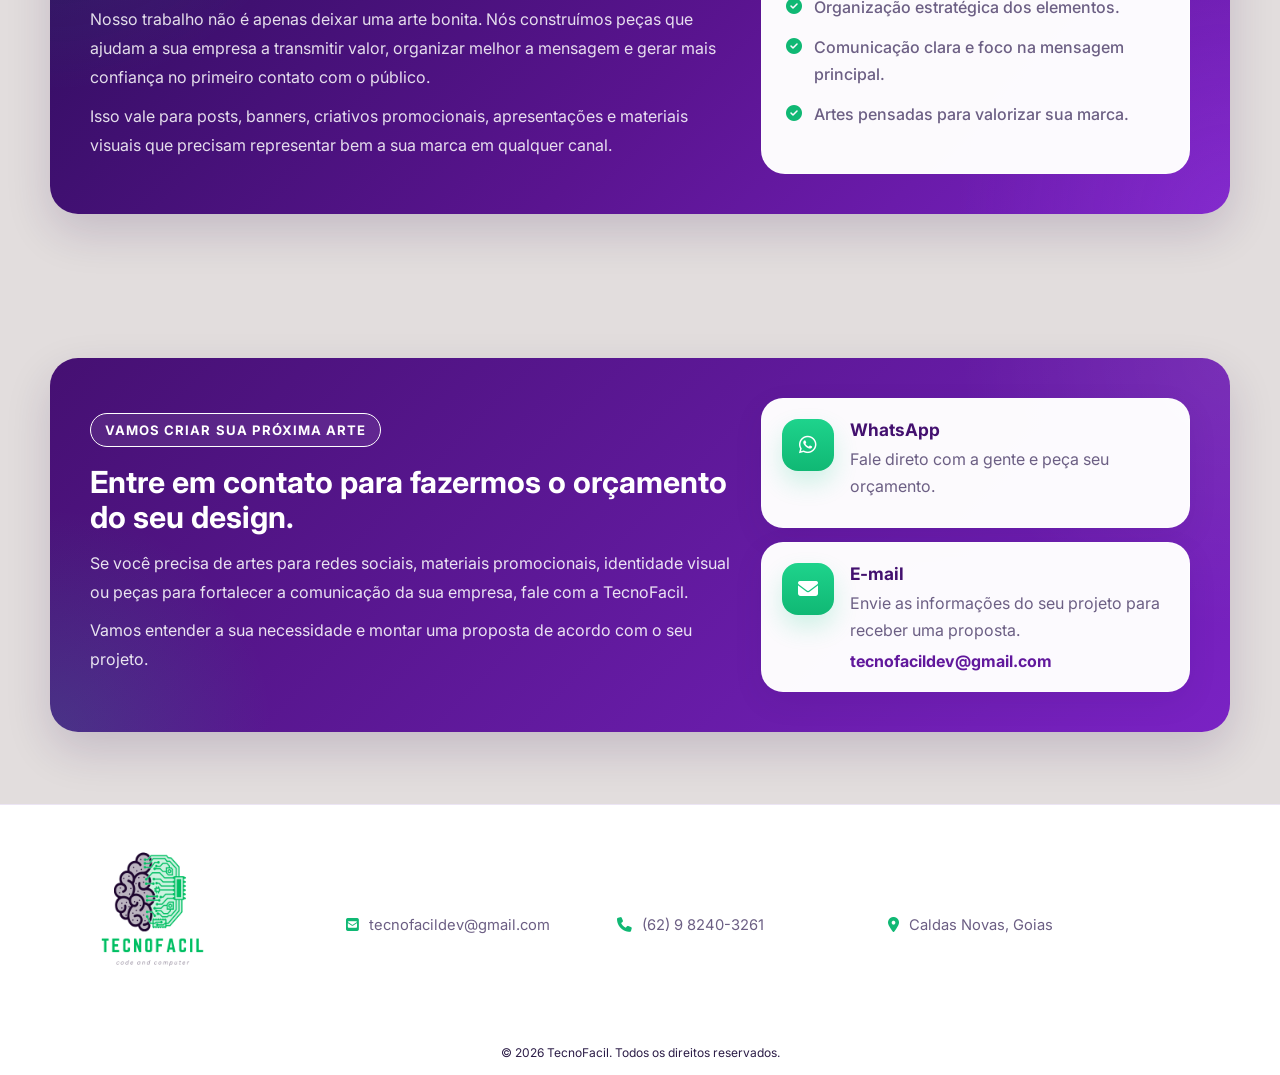
==== commit 90b4aa77: "Atualização ( 95% FINALIZADO ) Estamos na reta final de finalizar o site da tecnofacil, falta agora " ====
--- a/designGrafico.html
+++ b/designGrafico.html
@@ -268,10 +268,10 @@
                 <i class="fa-solid fa-location-dot"></i>
                 Caldas Novas, Goias
             </div>
-            <section class="direitos-da-tecnofacil">
-                © 2026 TecnoFacil. Todos os direitos reservados.
-            </section>
         </div>
+        <section class="direitos-da-tecnofacil">
+            © 2026 TecnoFacil. Todos os direitos reservados.
+        </section>
     </footer>
 
     <script src="script.js" defer></script>
--- a/styles.css
+++ b/styles.css
@@ -867,9 +867,11 @@
   display: grid;
   grid-template-columns: 1fr;
   gap: 14px;
+  align-self: start;
 }
 
 .website-contact-card {
+  min-width: 0;
   display: flex;
   align-items: flex-start;
   gap: 16px;
@@ -882,6 +884,10 @@
   transition: 0.25s ease;
 }
 
+.website-contact-card > div {
+  min-width: 0;
+}
+
 .website-contact-card:hover {
   transform: translateY(-4px);
 }
@@ -914,6 +920,7 @@
 .website-contact-card span {
   color: var(--purple-700);
   font-weight: 700;
+  overflow-wrap: anywhere;
 }
 
 .design-hero .website-hero-media {
@@ -1045,6 +1052,13 @@
   font-weight: 700;
   letter-spacing: 0.04em;
   text-transform: uppercase;
+}
+
+
+.direitos-da-tecnofacil{
+  text-align: center;
+  padding-bottom: 15px;
+  font-size: 12px;
 }
 
 @media (max-width: 767px) {
@@ -1244,7 +1258,7 @@
   }
 
   .website-contact-cards {
-    grid-template-columns: repeat(2, 1fr);
+    grid-template-columns: repeat(2, minmax(0, 1fr));
   }
 
   .footer-grid {
@@ -1349,6 +1363,10 @@
     padding: 40px;
   }
 
+  .website-contact-cards {
+    grid-template-columns: 1fr;
+  }
+
   .footer-grid {
     grid-template-columns: 1.1fr 1fr 1fr 1.35fr;
     gap: 18px;
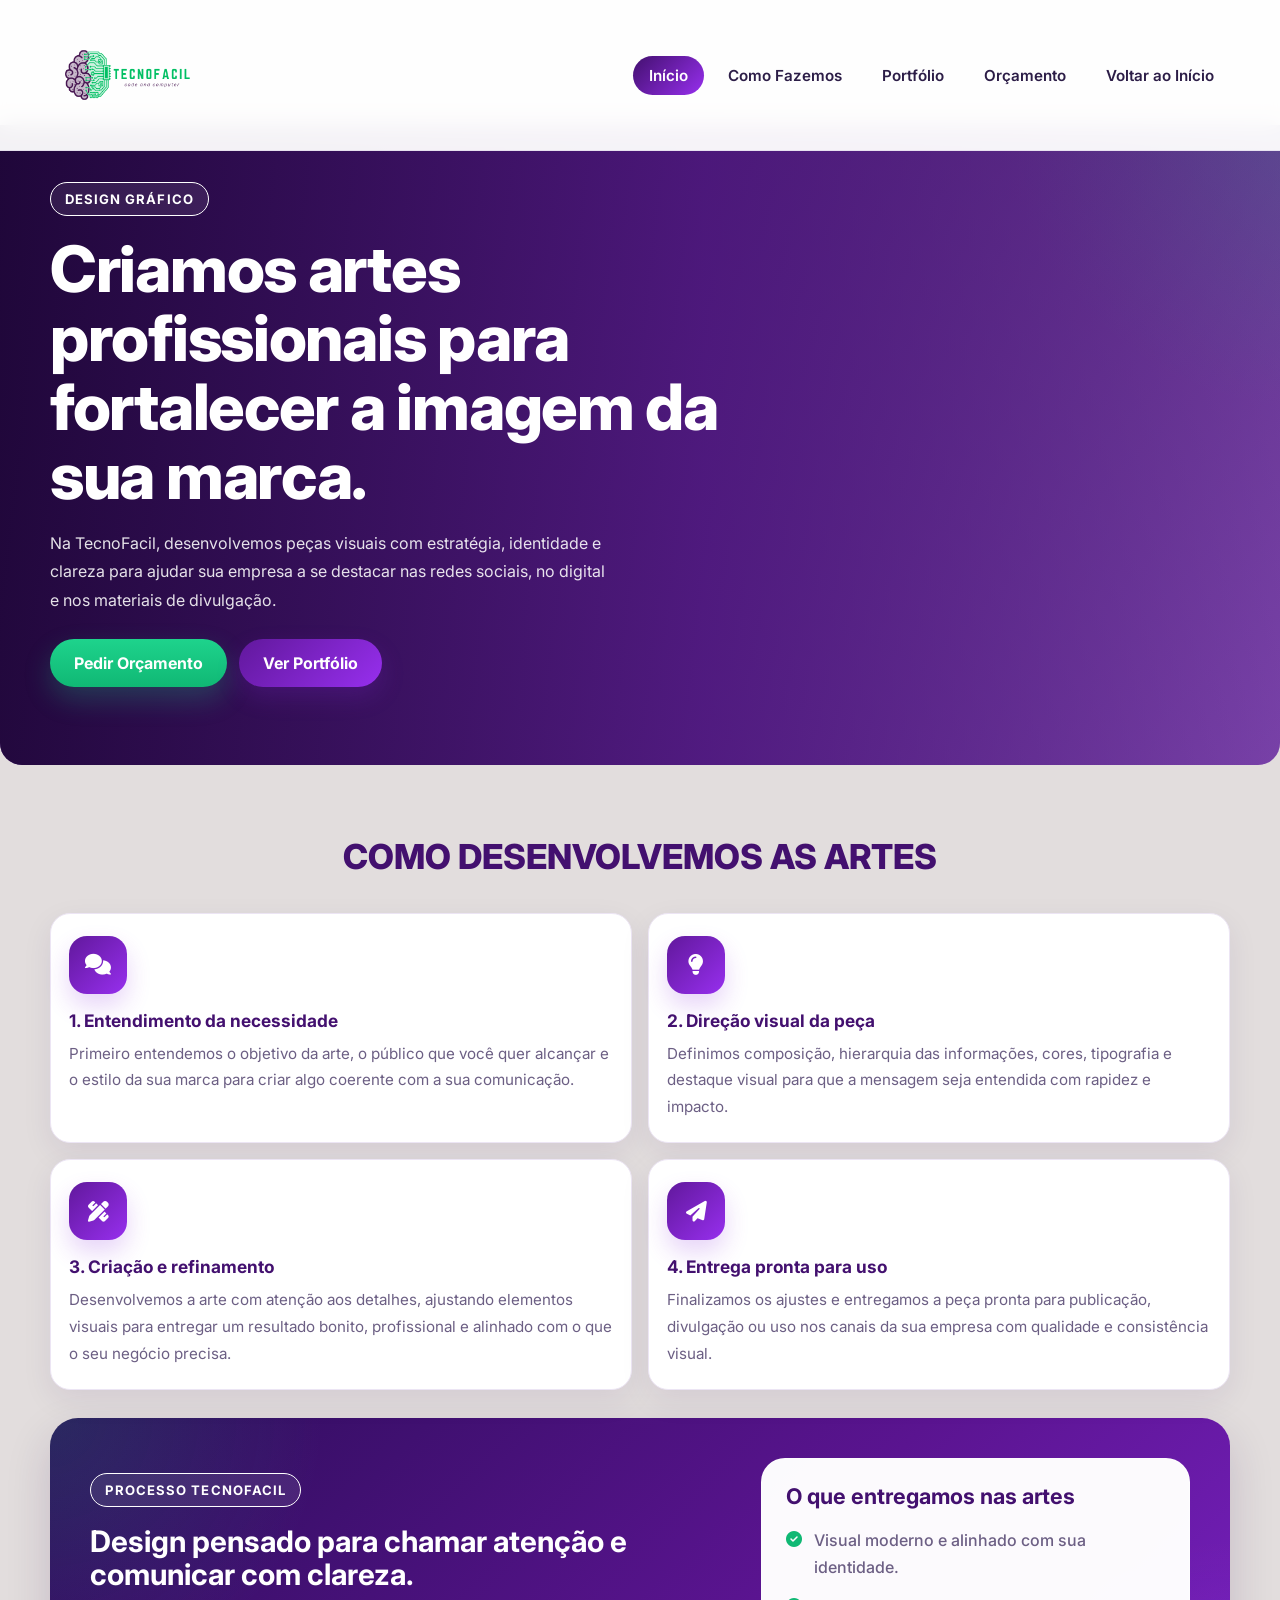
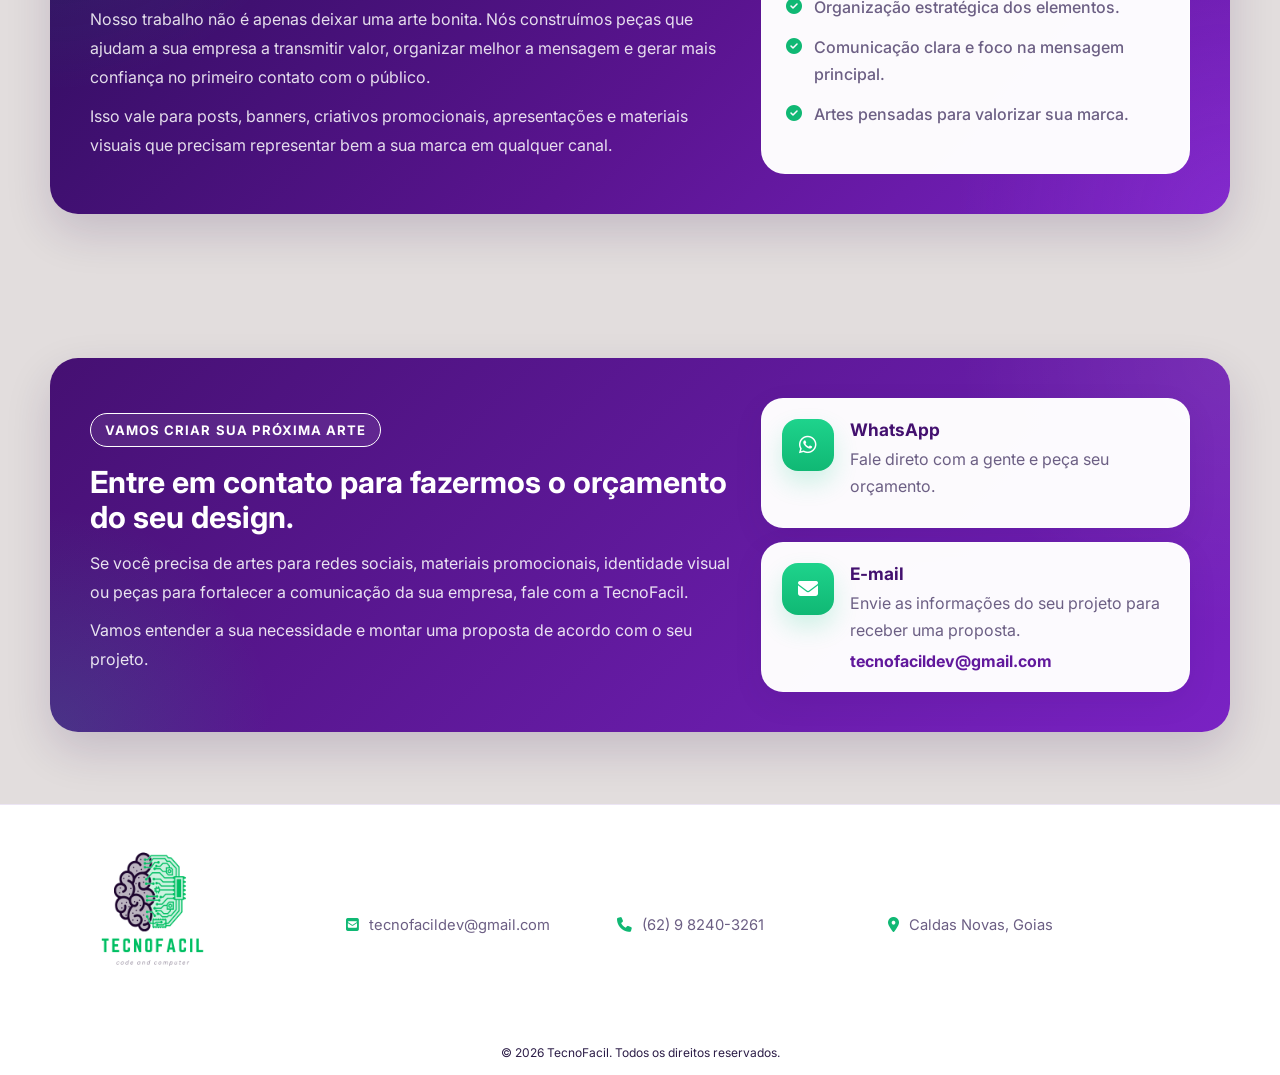
==== commit 161e77d3: "Alterações novamente Fizemos a mesma alterações de antes de formatar o pc" ====
--- a/designGrafico.html
+++ b/designGrafico.html
@@ -53,7 +53,7 @@
                     </p>
                     <div class="website-hero-actions">
                         <a href="#contato" class="btn btn-green">Pedir Orçamento</a>
-                        <!-- <a href="#portfolio" class="btn btn-purple">Ver Portfólio</a> -->
+                        <a href="Serviços/serviçoDesignGrafico.html" class="btn btn-purple">Ver Portfólio</a>
                     </div>
                 </div>
             </div>
